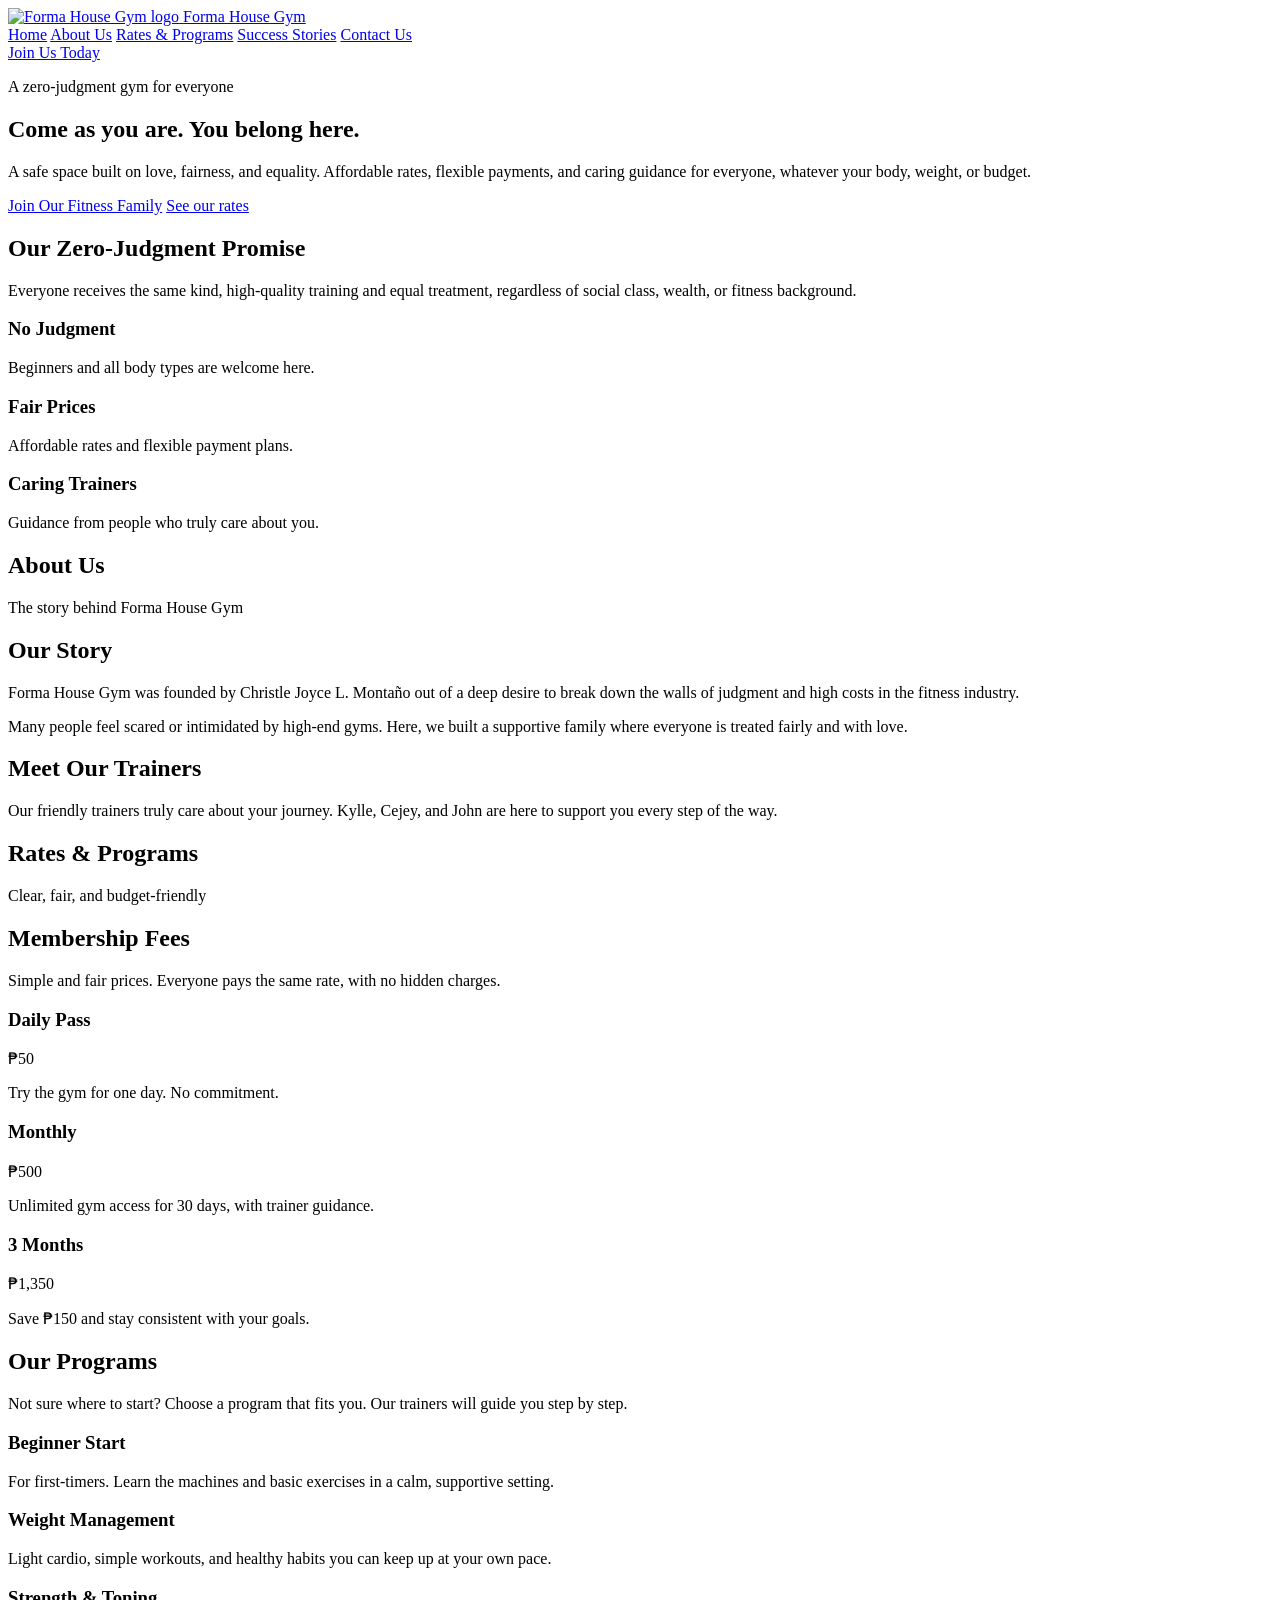
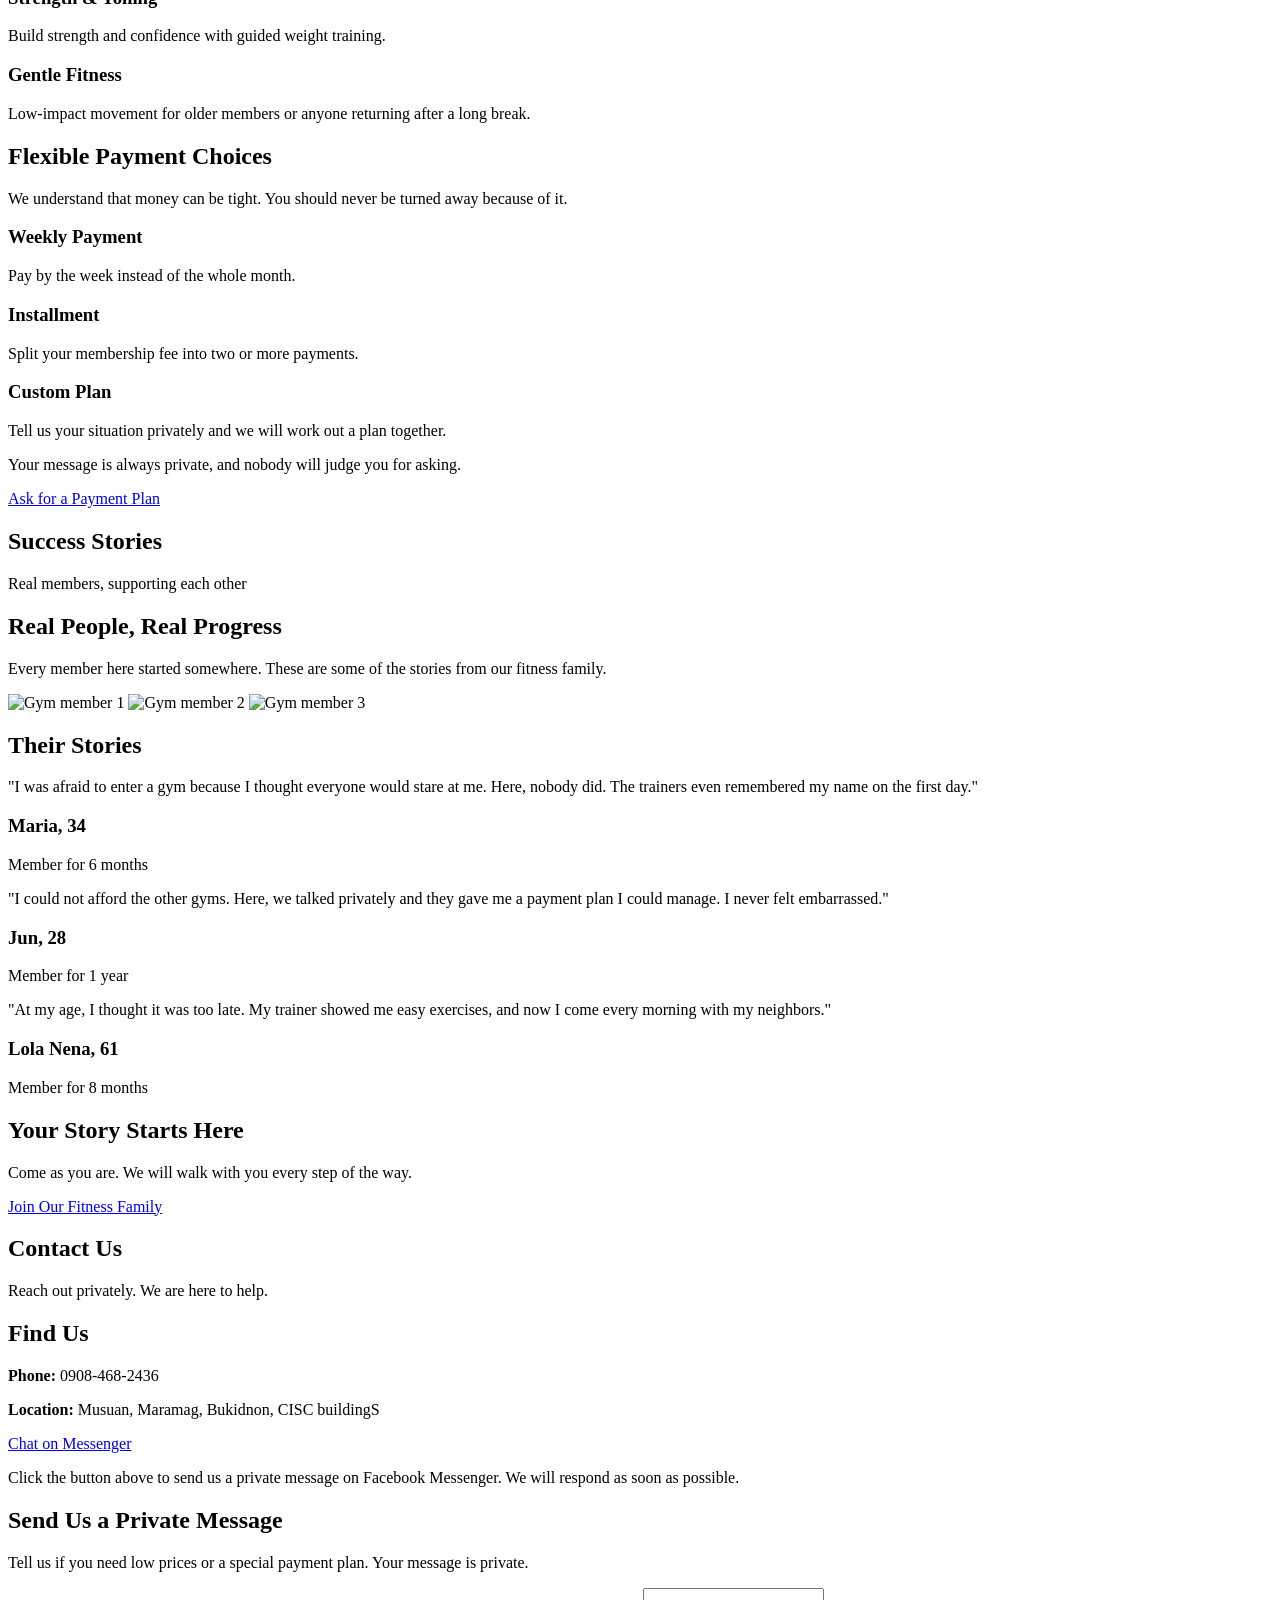
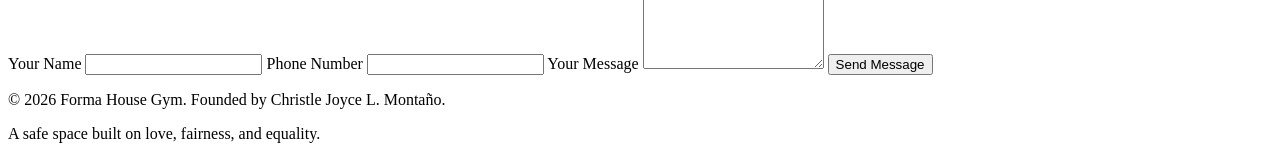
==== index.html @ dfcbf674 "Update index.html" ====
<!DOCTYPE html>
<html lang="en">
<head>
  <meta charset="UTF-8">
  <meta name="viewport" content="width=device-width, initial-scale=1.0">
  <title>Forma House Gym</title>
  <link rel="preconnect" href="https://fonts.googleapis.com">
  <link href="https://fonts.googleapis.com/css2?family=Fraunces:wght@600&family=Nunito:wght@400;600;700&display=swap" rel="stylesheet">
  <link rel="stylesheet" href="style.css">
</head>
<body>

  <!-- =====================================================
       HEADER / NAVIGATION
       Usa na lang ka page, so ang links kay #id sa matag section
       ===================================================== -->
  <header class="site-header">
    <a href="#home" class="logo">
      <!-- ILISI ang image/logo.png sa imong logo -->
      <img src="image/logo.png" alt="Forma House Gym logo">
      <span>Forma House Gym</span>
    </a>

    <nav class="nav">
      <a href="#home">Home</a>
      <a href="#about">About Us</a>
      <a href="#rates">Rates &amp; Programs</a>
      <a href="#stories">Success Stories</a>
      <a href="#contact">Contact Us</a>
    </nav>

    <a href="#contact" class="button btn-main">Join Us Today</a>
  </header>


  <!-- =====================================================
       1. HOME
       ===================================================== -->
  <section id="home">

    <!-- HERO SECTION -->
    <div class="main">
      <div class="main-content">
        <p class="description">A zero-judgment gym for everyone</p>
        <h1>Come as you are. You belong here.</h1>
        <p class="main-text">
          A safe space built on love, fairness, and equality.
          Affordable rates, flexible payments, and caring guidance
          for everyone, whatever your body, weight, or budget.
        </p>

        <div class="main-buttons">
          <a href="#contact" class="button btn-main">Join Our Fitness Family</a>
          <a href="#rates" class="button btn-outline">See our rates</a>
        </div>
      </div>
    </div>

    <!-- ZERO-JUDGMENT PROMISE -->
    <div class="content">
      <h2>Our Zero-Judgment Promise</h2>
      <p>Everyone receives the same kind, high-quality training and equal treatment, regardless of social class, wealth, or fitness background.</p>

      <!-- 3 ka kahon: pwede usbon ang text -->
      <div class="cards">
        <div class="card">
          <h3>No Judgment</h3>
          <p>Beginners and all body types are welcome here.</p>
        </div>
        <div class="card">
          <h3>Fair Prices</h3>
          <p>Affordable rates and flexible payment plans.</p>
        </div>
        <div class="card">
          <h3>Caring Trainers</h3>
          <p>Guidance from people who truly care about you.</p>
        </div>
      </div>
    </div>

  </section>


  <!-- =====================================================
       2. ABOUT US
       ===================================================== -->
  <section id="about">

    <div class="page-title">
      <h1>About Us</h1>
      <p>The story behind Forma House Gym</p>
    </div>

    <div class="content">
      <h2>Our Story</h2>
      <p>Forma House Gym was founded by Christle Joyce L. Monta&ntilde;o out of a deep desire to break down the walls of judgment and high costs in the fitness industry.</p>
      <p>Many people feel scared or intimidated by high-end gyms. Here, we built a supportive family where everyone is treated fairly and with love.</p>

      <h2>Meet Our Trainers</h2>
      <p>Our friendly trainers truly care about your journey. Kylle, Cejey, and John are here to support you every step of the way.</p>
    </div>

  </section>


  <!-- =====================================================
       3. RATES & PROGRAMS
       ===================================================== -->
  <section id="rates">

    <div class="page-title">
      <h1>Rates &amp; Programs</h1>
      <p>Clear, fair, and budget-friendly</p>
    </div>

    <div class="content">

      <!-- 1. MEMBERSHIP FEES -->
      <!-- SAMPLE LANG ANG MGA PRESYO. Ilisi sa tinuod nga rates sa gym. -->
      <h2>Membership Fees</h2>
      <p>Simple and fair prices. Everyone pays the same rate, with no hidden charges.</p>

      <div class="cards">
        <div class="card">
          <h3>Daily Pass</h3>
          <p class="price">&#8369;50</p>
          <p>Try the gym for one day. No commitment.</p>
        </div>
        <div class="card">
          <h3>Monthly</h3>
          <p class="price">&#8369;500</p>
          <p>Unlimited gym access for 30 days, with trainer guidance.</p>
        </div>
        <div class="card">
          <h3>3 Months</h3>
          <p class="price">&#8369;1,350</p>
          <p>Save &#8369;150 and stay consistent with your goals.</p>
        </div>
      </div>

      <!-- 2. PROGRAMS -->
      <h2>Our Programs</h2>
      <p>Not sure where to start? Choose a program that fits you. Our trainers will guide you step by step.</p>

      <div class="cards">
        <div class="card">
          <h3>Beginner Start</h3>
          <p>For first-timers. Learn the machines and basic exercises in a calm, supportive setting.</p>
        </div>
        <div class="card">
          <h3>Weight Management</h3>
          <p>Light cardio, simple workouts, and healthy habits you can keep up at your own pace.</p>
        </div>
        <div class="card">
          <h3>Strength &amp; Toning</h3>
          <p>Build strength and confidence with guided weight training.</p>
        </div>
        <div class="card">
          <h3>Gentle Fitness</h3>
          <p>Low-impact movement for older members or anyone returning after a long break.</p>
        </div>
      </div>

      <!-- 3. FLEXIBLE PAYMENT -->
      <h2>Flexible Payment Choices</h2>
      <p>We understand that money can be tight. You should never be turned away because of it.</p>

      <div class="cards">
        <div class="card">
          <h3>Weekly Payment</h3>
          <p>Pay by the week instead of the whole month.</p>
        </div>
        <div class="card">
          <h3>Installment</h3>
          <p>Split your membership fee into two or more payments.</p>
        </div>
        <div class="card">
          <h3>Custom Plan</h3>
          <p>Tell us your situation privately and we will work out a plan together.</p>
        </div>
      </div>

      <p>Your message is always private, and nobody will judge you for asking.</p>
      <a href="#contact" class="button btn-main">Ask for a Payment Plan</a>

    </div>

  </section>


  <!-- =====================================================
       4. SUCCESS STORIES
       ===================================================== -->
  <section id="stories">

    <div class="page-title">
      <h1>Success Stories</h1>
      <p>Real members, supporting each other</p>
    </div>

    <div class="content">

      <!-- 1. INTRO -->
      <h2>Real People, Real Progress</h2>
      <p>Every member here started somewhere. These are some of the stories from our fitness family.</p>

      <!-- 2. PHOTO GALLERY -->
      <!-- Ibutang ang mga picture sa image/ folder: gym1.png, gym2.png, gym3.png -->
      <div class="gallery">
        <img src="image/gym1.png" alt="Gym member 1">
        <img src="image/gym2.png" alt="Gym member 2">
        <img src="image/gym3.png" alt="Gym member 3">
      </div>

      <!-- 3. MEMBER STORIES -->
      <!-- SAMPLE LANG ANG MGA STORIES. Ilisi sa tinuod nga stories sa members (naay permiso nila). -->
      <h2>Their Stories</h2>

      <div class="cards">
        <div class="card">
          <p>"I was afraid to enter a gym because I thought everyone would stare at me. Here, nobody did. The trainers even remembered my name on the first day."</p>
          <h3>Maria, 34</h3>
          <p>Member for 6 months</p>
        </div>
        <div class="card">
          <p>"I could not afford the other gyms. Here, we talked privately and they gave me a payment plan I could manage. I never felt embarrassed."</p>
          <h3>Jun, 28</h3>
          <p>Member for 1 year</p>
        </div>
        <div class="card">
          <p>"At my age, I thought it was too late. My trainer showed me easy exercises, and now I come every morning with my neighbors."</p>
          <h3>Lola Nena, 61</h3>
          <p>Member for 8 months</p>
        </div>
      </div>

      <!-- 4. CALL TO ACTION -->
      <h2>Your Story Starts Here</h2>
      <p>Come as you are. We will walk with you every step of the way.</p>
      <a href="#contact" class="button btn-main">Join Our Fitness Family</a>

    </div>

  </section>


  <!-- =====================================================
       5. CONTACT US
       ===================================================== -->
  <section id="contact">

    <div class="page-title">
      <h1>Contact Us</h1>
      <p>Reach out privately. We are here to help.</p>
    </div>

    <div class="content">
      <h2>Find Us</h2>
      <p><strong>Phone:</strong> 0908-468-2436</p>
      <p><strong>Location:</strong> Musuan, Maramag, Bukidnon, CISC buildingS</p>

      <!-- MESSENGER BUTTON: ilisi ang YOUR_PAGE_NAME sa imong Facebook page username -->
      <a href="https://m.me/YOUR_PAGE_NAME" class="button btn-main" target="_blank">Chat on Messenger</a>

      <p class="space-top">Click the button above to send us a private message on Facebook Messenger. We will respond as soon as possible.</p>

      <h2 class="space-top-big">Send Us a Private Message</h2>
      <p>Tell us if you need low prices or a special payment plan. Your message is private.</p>

      <form action="mailto:FormaHouse@gmail.com" method="post" enctype="text/plain">
        <label for="name">Your Name</label>
        <input type="text" id="name" name="Name" required>

        <label for="phone">Phone Number</label>
        <input type="text" id="phone" name="Phone">

        <label for="message">Your Message</label>
        <textarea id="message" name="Message" rows="5" required></textarea>

        <button type="submit" class="button btn-main">Send Message</button>
      </form>
    </div>

  </section>


  <!-- =====================================================
       FOOTER (usa na lang)
       ===================================================== -->
  <footer class="site-footer">
    <p>&copy; 2026 Forma House Gym. Founded by Christle Joyce L. Monta&ntilde;o.</p>
    <p>A safe space built on love, fairness, and equality.</p>
  </footer>

</body>
</html>
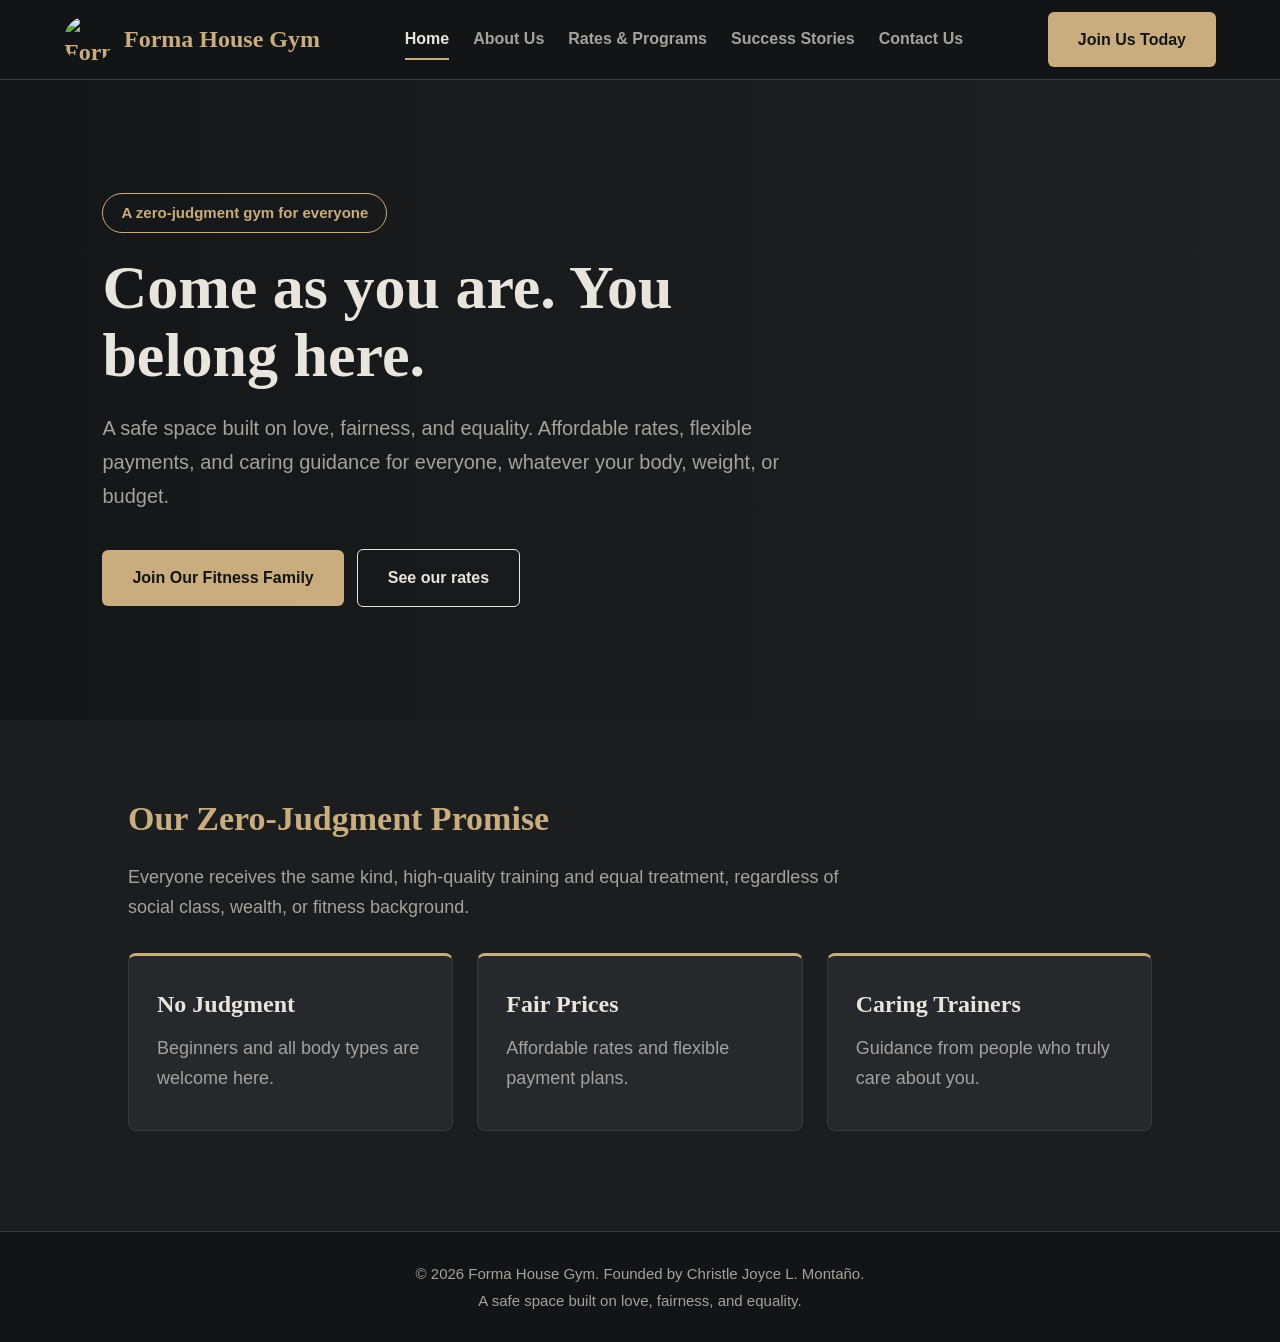
==== commit c80c7fcc: "Add files via upload" ====
--- a/index.html
+++ b/index.html
@@ -1,296 +1,79 @@
-<!DOCTYPE html>
-<html lang="en">
-<head>
-  <meta charset="UTF-8">
-  <meta name="viewport" content="width=device-width, initial-scale=1.0">
-  <title>Forma House Gym</title>
-  <link rel="preconnect" href="https://fonts.googleapis.com">
-  <link href="https://fonts.googleapis.com/css2?family=Fraunces:wght@600&family=Nunito:wght@400;600;700&display=swap" rel="stylesheet">
-  <link rel="stylesheet" href="style.css">
-</head>
-<body>
-
-  <!-- =====================================================
-       HEADER / NAVIGATION
-       Usa na lang ka page, so ang links kay #id sa matag section
-       ===================================================== -->
-  <header class="site-header">
-    <a href="#home" class="logo">
-      <!-- ILISI ang image/logo.png sa imong logo -->
-      <img src="image/logo.png" alt="Forma House Gym logo">
-      <span>Forma House Gym</span>
-    </a>
-
-    <nav class="nav">
-      <a href="#home">Home</a>
-      <a href="#about">About Us</a>
-      <a href="#rates">Rates &amp; Programs</a>
-      <a href="#stories">Success Stories</a>
-      <a href="#contact">Contact Us</a>
-    </nav>
-
-    <a href="#contact" class="button btn-main">Join Us Today</a>
-  </header>
-
-
-  <!-- =====================================================
-       1. HOME
-       ===================================================== -->
-  <section id="home">
-
-    <!-- HERO SECTION -->
-    <div class="main">
-      <div class="main-content">
-        <p class="description">A zero-judgment gym for everyone</p>
-        <h1>Come as you are. You belong here.</h1>
-        <p class="main-text">
-          A safe space built on love, fairness, and equality.
-          Affordable rates, flexible payments, and caring guidance
-          for everyone, whatever your body, weight, or budget.
-        </p>
-
-        <div class="main-buttons">
-          <a href="#contact" class="button btn-main">Join Our Fitness Family</a>
-          <a href="#rates" class="button btn-outline">See our rates</a>
-        </div>
-      </div>
-    </div>
-
-    <!-- ZERO-JUDGMENT PROMISE -->
-    <div class="content">
-      <h2>Our Zero-Judgment Promise</h2>
-      <p>Everyone receives the same kind, high-quality training and equal treatment, regardless of social class, wealth, or fitness background.</p>
-
-      <!-- 3 ka kahon: pwede usbon ang text -->
-      <div class="cards">
-        <div class="card">
-          <h3>No Judgment</h3>
-          <p>Beginners and all body types are welcome here.</p>
-        </div>
-        <div class="card">
-          <h3>Fair Prices</h3>
-          <p>Affordable rates and flexible payment plans.</p>
-        </div>
-        <div class="card">
-          <h3>Caring Trainers</h3>
-          <p>Guidance from people who truly care about you.</p>
-        </div>
-      </div>
-    </div>
-
-  </section>
-
-
-  <!-- =====================================================
-       2. ABOUT US
-       ===================================================== -->
-  <section id="about">
-
-    <div class="page-title">
-      <h1>About Us</h1>
-      <p>The story behind Forma House Gym</p>
-    </div>
-
-    <div class="content">
-      <h2>Our Story</h2>
-      <p>Forma House Gym was founded by Christle Joyce L. Monta&ntilde;o out of a deep desire to break down the walls of judgment and high costs in the fitness industry.</p>
-      <p>Many people feel scared or intimidated by high-end gyms. Here, we built a supportive family where everyone is treated fairly and with love.</p>
-
-      <h2>Meet Our Trainers</h2>
-      <p>Our friendly trainers truly care about your journey. Kylle, Cejey, and John are here to support you every step of the way.</p>
-    </div>
-
-  </section>
-
-
-  <!-- =====================================================
-       3. RATES & PROGRAMS
-       ===================================================== -->
-  <section id="rates">
-
-    <div class="page-title">
-      <h1>Rates &amp; Programs</h1>
-      <p>Clear, fair, and budget-friendly</p>
-    </div>
-
-    <div class="content">
-
-      <!-- 1. MEMBERSHIP FEES -->
-      <!-- SAMPLE LANG ANG MGA PRESYO. Ilisi sa tinuod nga rates sa gym. -->
-      <h2>Membership Fees</h2>
-      <p>Simple and fair prices. Everyone pays the same rate, with no hidden charges.</p>
-
-      <div class="cards">
-        <div class="card">
-          <h3>Daily Pass</h3>
-          <p class="price">&#8369;50</p>
-          <p>Try the gym for one day. No commitment.</p>
-        </div>
-        <div class="card">
-          <h3>Monthly</h3>
-          <p class="price">&#8369;500</p>
-          <p>Unlimited gym access for 30 days, with trainer guidance.</p>
-        </div>
-        <div class="card">
-          <h3>3 Months</h3>
-          <p class="price">&#8369;1,350</p>
-          <p>Save &#8369;150 and stay consistent with your goals.</p>
-        </div>
-      </div>
-
-      <!-- 2. PROGRAMS -->
-      <h2>Our Programs</h2>
-      <p>Not sure where to start? Choose a program that fits you. Our trainers will guide you step by step.</p>
-
-      <div class="cards">
-        <div class="card">
-          <h3>Beginner Start</h3>
-          <p>For first-timers. Learn the machines and basic exercises in a calm, supportive setting.</p>
-        </div>
-        <div class="card">
-          <h3>Weight Management</h3>
-          <p>Light cardio, simple workouts, and healthy habits you can keep up at your own pace.</p>
-        </div>
-        <div class="card">
-          <h3>Strength &amp; Toning</h3>
-          <p>Build strength and confidence with guided weight training.</p>
-        </div>
-        <div class="card">
-          <h3>Gentle Fitness</h3>
-          <p>Low-impact movement for older members or anyone returning after a long break.</p>
-        </div>
-      </div>
-
-      <!-- 3. FLEXIBLE PAYMENT -->
-      <h2>Flexible Payment Choices</h2>
-      <p>We understand that money can be tight. You should never be turned away because of it.</p>
-
-      <div class="cards">
-        <div class="card">
-          <h3>Weekly Payment</h3>
-          <p>Pay by the week instead of the whole month.</p>
-        </div>
-        <div class="card">
-          <h3>Installment</h3>
-          <p>Split your membership fee into two or more payments.</p>
-        </div>
-        <div class="card">
-          <h3>Custom Plan</h3>
-          <p>Tell us your situation privately and we will work out a plan together.</p>
-        </div>
-      </div>
-
-      <p>Your message is always private, and nobody will judge you for asking.</p>
-      <a href="#contact" class="button btn-main">Ask for a Payment Plan</a>
-
-    </div>
-
-  </section>
-
-
-  <!-- =====================================================
-       4. SUCCESS STORIES
-       ===================================================== -->
-  <section id="stories">
-
-    <div class="page-title">
-      <h1>Success Stories</h1>
-      <p>Real members, supporting each other</p>
-    </div>
-
-    <div class="content">
-
-      <!-- 1. INTRO -->
-      <h2>Real People, Real Progress</h2>
-      <p>Every member here started somewhere. These are some of the stories from our fitness family.</p>
-
-      <!-- 2. PHOTO GALLERY -->
-      <!-- Ibutang ang mga picture sa image/ folder: gym1.png, gym2.png, gym3.png -->
-      <div class="gallery">
-        <img src="image/gym1.png" alt="Gym member 1">
-        <img src="image/gym2.png" alt="Gym member 2">
-        <img src="image/gym3.png" alt="Gym member 3">
-      </div>
-
-      <!-- 3. MEMBER STORIES -->
-      <!-- SAMPLE LANG ANG MGA STORIES. Ilisi sa tinuod nga stories sa members (naay permiso nila). -->
-      <h2>Their Stories</h2>
-
-      <div class="cards">
-        <div class="card">
-          <p>"I was afraid to enter a gym because I thought everyone would stare at me. Here, nobody did. The trainers even remembered my name on the first day."</p>
-          <h3>Maria, 34</h3>
-          <p>Member for 6 months</p>
-        </div>
-        <div class="card">
-          <p>"I could not afford the other gyms. Here, we talked privately and they gave me a payment plan I could manage. I never felt embarrassed."</p>
-          <h3>Jun, 28</h3>
-          <p>Member for 1 year</p>
-        </div>
-        <div class="card">
-          <p>"At my age, I thought it was too late. My trainer showed me easy exercises, and now I come every morning with my neighbors."</p>
-          <h3>Lola Nena, 61</h3>
-          <p>Member for 8 months</p>
-        </div>
-      </div>
-
-      <!-- 4. CALL TO ACTION -->
-      <h2>Your Story Starts Here</h2>
-      <p>Come as you are. We will walk with you every step of the way.</p>
-      <a href="#contact" class="button btn-main">Join Our Fitness Family</a>
-
-    </div>
-
-  </section>
-
-
-  <!-- =====================================================
-       5. CONTACT US
-       ===================================================== -->
-  <section id="contact">
-
-    <div class="page-title">
-      <h1>Contact Us</h1>
-      <p>Reach out privately. We are here to help.</p>
-    </div>
-
-    <div class="content">
-      <h2>Find Us</h2>
-      <p><strong>Phone:</strong> 0908-468-2436</p>
-      <p><strong>Location:</strong> Musuan, Maramag, Bukidnon, CISC buildingS</p>
-
-      <!-- MESSENGER BUTTON: ilisi ang YOUR_PAGE_NAME sa imong Facebook page username -->
-      <a href="https://m.me/YOUR_PAGE_NAME" class="button btn-main" target="_blank">Chat on Messenger</a>
-
-      <p class="space-top">Click the button above to send us a private message on Facebook Messenger. We will respond as soon as possible.</p>
-
-      <h2 class="space-top-big">Send Us a Private Message</h2>
-      <p>Tell us if you need low prices or a special payment plan. Your message is private.</p>
-
-      <form action="mailto:FormaHouse@gmail.com" method="post" enctype="text/plain">
-        <label for="name">Your Name</label>
-        <input type="text" id="name" name="Name" required>
-
-        <label for="phone">Phone Number</label>
-        <input type="text" id="phone" name="Phone">
-
-        <label for="message">Your Message</label>
-        <textarea id="message" name="Message" rows="5" required></textarea>
-
-        <button type="submit" class="button btn-main">Send Message</button>
-      </form>
-    </div>
-
-  </section>
-
-
-  <!-- =====================================================
-       FOOTER (usa na lang)
-       ===================================================== -->
-  <footer class="site-footer">
-    <p>&copy; 2026 Forma House Gym. Founded by Christle Joyce L. Monta&ntilde;o.</p>
-    <p>A safe space built on love, fairness, and equality.</p>
-  </footer>
-
-</body>
-</html>
+<!DOCTYPE html>
+<html lang="en">
+<head>
+  <meta charset="UTF-8">
+  <meta name="viewport" content="width=device-width, initial-scale=1.0">
+  <title>Home | Forma House Gym</title>
+  <link rel="preconnect" href="https://fonts.googleapis.com">
+  <link href="https://fonts.googleapis.com/css2?family=Fraunces:wght@600&family=Nunito:wght@400;600;700&display=swap" rel="stylesheet">
+  <link rel="stylesheet" href="style.css">
+</head>
+<body>
+
+  <!-- HEADER / NAVIGATION -->
+  <header class="site-header">
+    <a href="index.html" class="logo">
+      <!-- ILISI ang image/logo.png sa imong logo -->
+      <img src="image/logo.png" alt="Forma House Gym logo">
+      <span>Forma House Gym</span>
+    </a>
+
+    <nav class="nav">
+      <a href="index.html" class="active">Home</a>
+      <a href="about.html">About Us</a>
+      <a href="rates.html">Rates &amp; Programs</a>
+      <a href="stories.html">Success Stories</a>
+      <a href="contact.html">Contact Us</a>
+    </nav>
+
+    <a href="contact.html" class="button btn-main">Join Us Today</a>
+  </header>
+
+  <!-- HERO SECTION -->
+  <section class="main">
+    <div class="main-content">
+      <p class="description">A zero-judgment gym for everyone</p>
+      <h1>Come as you are. You belong here.</h1>
+      <p class="main-text">
+        A safe space built on love, fairness, and equality.
+        Affordable rates, flexible payments, and caring guidance
+        for everyone, whatever your body, weight, or budget.
+      </p>
+
+      <div class="main-buttons">
+        <a href="contact.html" class="button btn-main">Join Our Fitness Family</a>
+        <a href="rates.html" class="button btn-outline">See our rates</a>
+      </div>
+    </div>
+  </section>
+
+  <!-- ZERO-JUDGMENT PROMISE -->
+  <section class="content">
+    <h2>Our Zero-Judgment Promise</h2>
+    <p>Everyone receives the same kind, high-quality training and equal treatment, regardless of social class, wealth, or fitness background.</p>
+
+    <!-- 3 ka kahon: pwede usbon ang text -->
+    <div class="cards">
+      <div class="card">
+        <h3>No Judgment</h3>
+        <p>Beginners and all body types are welcome here.</p>
+      </div>
+      <div class="card">
+        <h3>Fair Prices</h3>
+        <p>Affordable rates and flexible payment plans.</p>
+      </div>
+      <div class="card">
+        <h3>Caring Trainers</h3>
+        <p>Guidance from people who truly care about you.</p>
+      </div>
+    </div>
+  </section>
+
+  <!-- FOOTER -->
+  <footer class="site-footer">
+    <p>&copy; 2026 Forma House Gym. Founded by Christle Joyce L. Monta&ntilde;o.</p>
+    <p>A safe space built on love, fairness, and equality.</p>
+  </footer>
+
+</body>
+</html>
--- a/style.css
+++ b/style.css
@@ -0,0 +1,347 @@
+/* =====================================================
+   FORMA HOUSE GYM - style.css (dark grayish, minimal)
+   Fonts: Fraunces (mga title) + Nunito (mga text)
+   ===================================================== */
+
+/* ---------- 1. KULAY - usba lang diri kung gusto ---------- */
+:root {
+  --bg: #1c1d1f;          /* charcoal, main background */
+  --bg-dark: #131415;     /* mas dark, para sa header ug footer */
+  --surface: #26282b;     /* kahon (cards, form) */
+  --line: #36393d;        /* nipis nga linya / border */
+  --text: #e8e5df;        /* soft white nga letra */
+  --muted: #a3a29d;       /* gray nga letra (para sa dili importante) */
+  --accent: #c9ad7f;      /* champagne gold, ang bugtong accent */
+  --accent-dark: #b09466; /* accent kung i-hover */
+}
+
+
+/* ---------- 2. RESET + BASE ---------- */
+* {
+  margin: 0;
+  padding: 0;
+  box-sizing: border-box;
+}
+
+body {
+  font-family: "Nunito", Arial, sans-serif;
+  font-size: 18px;
+  line-height: 1.7;
+  color: var(--text);
+  background-color: var(--bg);
+}
+
+a {
+  text-decoration: none;
+  color: inherit;
+}
+
+
+/* ---------- 3. HEADER (naka-stick sa taas) ---------- */
+.site-header {
+  background-color: var(--bg-dark);
+  border-bottom: 1px solid var(--line);
+  display: flex;
+  justify-content: space-between;
+  align-items: center;
+  padding: 0 5%;
+  height: 80px;
+  position: sticky;
+  top: 0;
+  z-index: 10;
+}
+
+.logo {
+  display: flex;
+  align-items: center;
+  gap: 12px;
+  font-family: "Fraunces", serif;
+  font-size: 24px;
+  font-weight: 600;
+  color: var(--accent);
+}
+
+.logo img {
+  width: 48px;
+  height: 48px;
+  border-radius: 50%;
+  object-fit: cover;
+}
+
+
+/* ---------- 4. MENU ---------- */
+.nav {
+  display: flex;
+  gap: 24px;
+  font-size: 16px;
+  font-weight: 600;
+  color: var(--muted);
+}
+
+.nav a {
+  padding: 6px 0;
+  border-bottom: 2px solid transparent;
+}
+
+.nav a:hover,
+.nav a.active {
+  color: var(--text);
+  border-bottom-color: var(--accent);
+}
+
+
+/* ---------- 5. BUTTONS ---------- */
+.button {
+  display: inline-block;
+  padding: 14px 30px;
+  border-radius: 6px;
+  font-size: 16px;
+  font-weight: 700;
+  transition: background-color 0.2s, color 0.2s;
+}
+
+.btn-main {
+  background-color: var(--accent);
+  color: var(--bg-dark);
+}
+
+.btn-main:hover {
+  background-color: var(--accent-dark);
+}
+
+.btn-outline {
+  border: 1px solid var(--text);
+  color: var(--text);
+  margin-left: 8px;
+}
+
+.btn-outline:hover {
+  background-color: var(--text);
+  color: var(--bg-dark);
+}
+
+
+/* ---------- 6. HERO (Home) - diri ang BACKGROUND ---------- */
+.main {
+  /* ILISI ang image/bg.png sa imong background picture */
+  background-image:
+    linear-gradient(90deg, rgba(19, 20, 21, 0.92), rgba(19, 20, 21, 0.5)),
+    url("image/bg.png");
+  background-size: cover;
+  background-position: center;
+  background-color: #2a2c2f;     /* makita kung wala pa ang picture */
+  min-height: 640px;
+  display: flex;
+  align-items: center;
+  padding: 0 8%;
+}
+
+.main-content {
+  max-width: 700px;
+}
+
+.description {
+  display: inline-block;
+  border: 1px solid var(--accent);
+  color: var(--accent);
+  font-size: 15px;
+  font-weight: 600;
+  padding: 6px 18px;
+  border-radius: 30px;
+  margin-bottom: 20px;
+}
+
+.main h1 {
+  font-family: "Fraunces", serif;
+  font-size: 62px;
+  font-weight: 600;
+  line-height: 1.1;
+  margin-bottom: 22px;
+}
+
+.main-text {
+  font-size: 20px;
+  color: var(--muted);
+  margin-bottom: 36px;
+}
+
+
+/* ---------- 7. PAGE TITLE (banner sa ubang pages) ---------- */
+.page-title {
+  background-image:
+    linear-gradient(rgba(19, 20, 21, 0.85), rgba(19, 20, 21, 0.85)),
+    url("image/bg.png");
+  background-size: cover;
+  background-position: center;
+  background-color: var(--bg-dark);
+  border-bottom: 1px solid var(--line);
+  text-align: center;
+  padding: 70px 20px;
+}
+
+.page-title h1 {
+  font-family: "Fraunces", serif;
+  font-size: 46px;
+  font-weight: 600;
+  margin-bottom: 8px;
+}
+
+.page-title p {
+  color: var(--accent);
+}
+
+
+/* ---------- 8. CONTENT ---------- */
+.content {
+  padding: 70px 10%;
+}
+
+.content h2 {
+  font-family: "Fraunces", serif;
+  font-size: 34px;
+  font-weight: 600;
+  color: var(--accent);
+  margin-bottom: 14px;
+}
+
+.content p {
+  margin-bottom: 16px;
+  max-width: 750px;
+  color: var(--muted);
+}
+
+.content strong {
+  color: var(--text);
+}
+
+
+/* ---------- 9. CARDS ---------- */
+.cards {
+  display: flex;
+  flex-wrap: wrap;
+  gap: 24px;
+  margin: 30px 0;
+}
+
+.card {
+  flex: 1 1 250px;
+  background-color: var(--surface);
+  border: 1px solid var(--line);
+  border-top: 3px solid var(--accent);
+  border-radius: 8px;
+  padding: 28px;
+}
+
+.card h3 {
+  font-family: "Fraunces", serif;
+  font-size: 24px;
+  color: var(--text);
+  margin-bottom: 8px;
+}
+
+.card p {
+  margin-bottom: 8px;
+}
+
+.price {
+  font-family: "Fraunces", serif;
+  font-size: 36px;
+  color: var(--accent) !important;
+}
+
+
+/* ---------- 10. PHOTO GALLERY ---------- */
+.gallery {
+  display: flex;
+  flex-wrap: wrap;
+  gap: 20px;
+  margin: 30px 0;
+}
+
+.gallery img {
+  flex: 1 1 250px;
+  max-width: 320px;
+  height: 240px;
+  object-fit: cover;
+  border-radius: 8px;
+  background-color: var(--surface);
+}
+
+
+/* ---------- 11. CONTACT FORM ---------- */
+form {
+  background-color: var(--surface);
+  border: 1px solid var(--line);
+  border-radius: 8px;
+  padding: 10px 28px 28px 28px;
+  max-width: 650px;
+}
+
+form label {
+  display: block;
+  font-weight: 700;
+  margin-top: 16px;
+}
+
+form input,
+form textarea {
+  width: 100%;
+  padding: 12px;
+  font-family: inherit;
+  font-size: 16px;
+  color: var(--text);
+  background-color: var(--bg);
+  border: 1px solid var(--line);
+  border-radius: 6px;
+}
+
+form input:focus,
+form textarea:focus {
+  outline: none;
+  border-color: var(--accent);
+}
+
+form button {
+  margin-top: 22px;
+  border: none;
+  cursor: pointer;
+  font-family: inherit;
+}
+
+
+/* ---------- 12. FOOTER ---------- */
+.site-footer {
+  background-color: var(--bg-dark);
+  border-top: 1px solid var(--line);
+  color: var(--muted);
+  text-align: center;
+  padding: 28px 20px;
+  font-size: 15px;
+  line-height: 1.8;
+}
+
+
+/* ---------- 13. PARA SA PHONE / GAMAY NGA SCREEN ---------- */
+@media (max-width: 1000px) {
+  .site-header {
+    flex-direction: column;
+    height: auto;
+    padding: 14px 20px;
+    gap: 10px;
+    position: static;
+  }
+  .nav {
+    flex-wrap: wrap;
+    justify-content: center;
+    gap: 8px 18px;
+  }
+}
+
+@media (max-width: 700px) {
+  .main { min-height: 520px; padding: 60px 6%; }
+  .main h1 { font-size: 40px; }
+  .main-text { font-size: 18px; }
+  .page-title h1 { font-size: 36px; }
+  .content { padding: 50px 6%; }
+  .btn-outline { margin-left: 0; margin-top: 10px; }
+}
